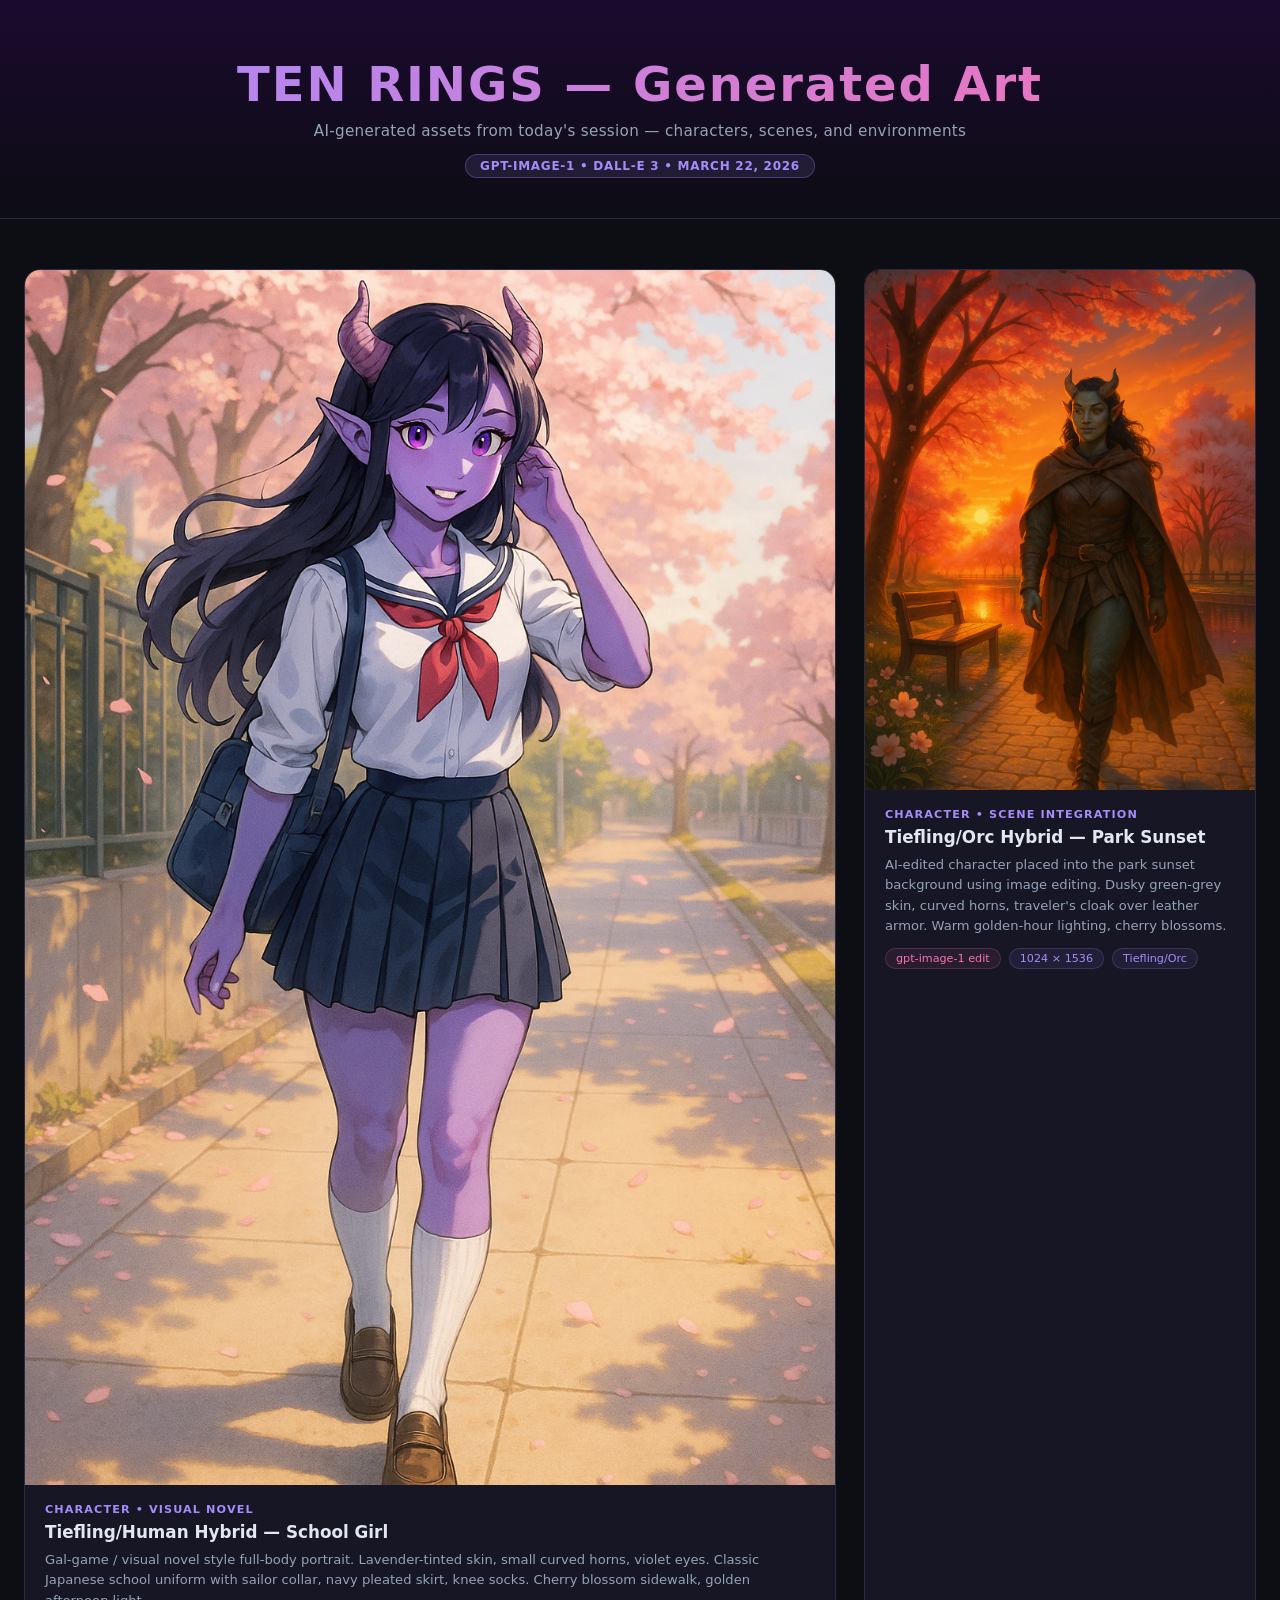
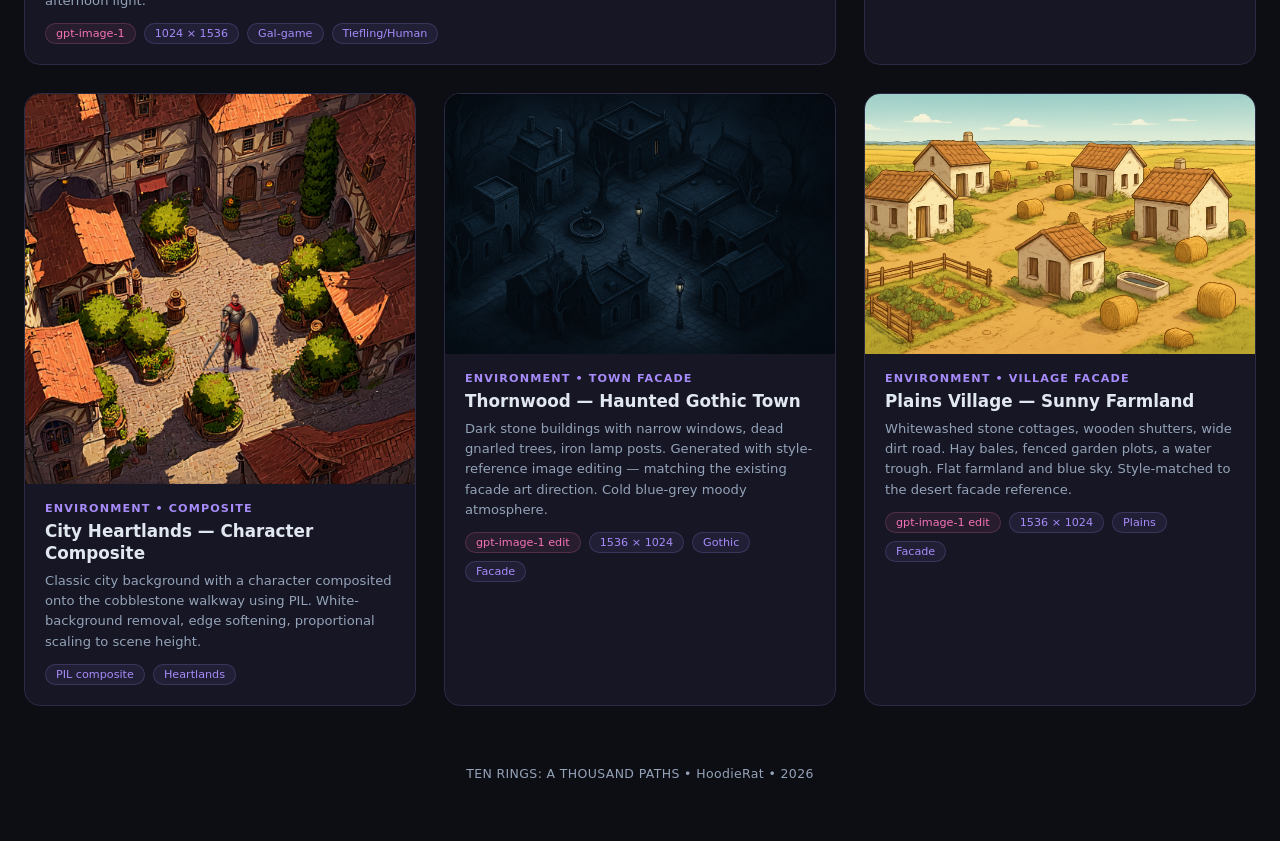
==== generated-art/index.html @ e04443b8 "Add generated-art gallery: gal-game character, tiefling scenes, town facades (2026-03-22)" ====
<!DOCTYPE html>
<html lang="en">
<head>
<meta charset="UTF-8">
<meta name="viewport" content="width=device-width, initial-scale=1.0">
<title>TEN RINGS — Generated Art Gallery</title>
<style>
  :root {
    --bg: #0d0d14;
    --surface: #161624;
    --border: #2a2a44;
    --accent: #a78bfa;
    --accent2: #f472b6;
    --text: #e2e8f0;
    --muted: #94a3b8;
  }
  * { box-sizing: border-box; margin: 0; padding: 0; }
  body {
    background: var(--bg);
    color: var(--text);
    font-family: 'Segoe UI', system-ui, sans-serif;
    min-height: 100vh;
    padding: 0 0 60px;
  }
  header {
    text-align: center;
    padding: 56px 20px 40px;
    background: linear-gradient(180deg, #1a0a2e 0%, var(--bg) 100%);
    border-bottom: 1px solid var(--border);
  }
  header h1 {
    font-size: clamp(1.8rem, 4vw, 3rem);
    font-weight: 800;
    letter-spacing: 0.04em;
    background: linear-gradient(135deg, var(--accent), var(--accent2));
    -webkit-background-clip: text;
    -webkit-text-fill-color: transparent;
    background-clip: text;
    margin-bottom: 10px;
  }
  header p {
    color: var(--muted);
    font-size: 0.95rem;
    letter-spacing: 0.02em;
  }
  .badge {
    display: inline-block;
    margin-top: 14px;
    padding: 4px 14px;
    border-radius: 20px;
    font-size: 0.75rem;
    font-weight: 600;
    letter-spacing: 0.06em;
    text-transform: uppercase;
    background: rgba(167,139,250,0.12);
    border: 1px solid rgba(167,139,250,0.3);
    color: var(--accent);
  }
  .gallery {
    max-width: 1400px;
    margin: 50px auto 0;
    padding: 0 24px;
    display: grid;
    grid-template-columns: repeat(auto-fill, minmax(340px, 1fr));
    gap: 28px;
  }
  .card {
    background: var(--surface);
    border: 1px solid var(--border);
    border-radius: 16px;
    overflow: hidden;
    cursor: pointer;
    transition: transform 0.2s, box-shadow 0.2s, border-color 0.2s;
  }
  .card:hover {
    transform: translateY(-4px);
    box-shadow: 0 16px 48px rgba(167,139,250,0.18);
    border-color: var(--accent);
  }
  .card.featured {
    grid-column: span 2;
  }
  @media (max-width: 760px) {
    .card.featured { grid-column: span 1; }
  }
  .card-img {
    width: 100%;
    display: block;
    aspect-ratio: auto;
    max-height: 520px;
    object-fit: cover;
    object-position: top;
    background: #0a0a16;
  }
  .card.portrait .card-img {
    aspect-ratio: 2/3;
    max-height: none;
    object-position: top center;
  }
  .card-body {
    padding: 18px 20px 20px;
  }
  .card-label {
    font-size: 0.7rem;
    font-weight: 700;
    letter-spacing: 0.1em;
    text-transform: uppercase;
    color: var(--accent);
    margin-bottom: 6px;
  }
  .card-title {
    font-size: 1.05rem;
    font-weight: 700;
    color: var(--text);
    margin-bottom: 6px;
    line-height: 1.3;
  }
  .card-desc {
    font-size: 0.82rem;
    color: var(--muted);
    line-height: 1.55;
  }
  .card-meta {
    margin-top: 12px;
    display: flex;
    gap: 8px;
    flex-wrap: wrap;
  }
  .tag {
    font-size: 0.7rem;
    padding: 3px 10px;
    border-radius: 12px;
    background: rgba(167,139,250,0.08);
    border: 1px solid rgba(167,139,250,0.2);
    color: var(--accent);
  }
  .tag.pink {
    background: rgba(244,114,182,0.08);
    border-color: rgba(244,114,182,0.2);
    color: var(--accent2);
  }

  /* Lightbox */
  #lightbox {
    display: none;
    position: fixed;
    inset: 0;
    background: rgba(0,0,0,0.92);
    z-index: 1000;
    align-items: center;
    justify-content: center;
    padding: 20px;
    cursor: zoom-out;
  }
  #lightbox.open { display: flex; }
  #lightbox img {
    max-width: 95vw;
    max-height: 92vh;
    border-radius: 12px;
    box-shadow: 0 0 80px rgba(167,139,250,0.3);
    cursor: default;
  }
  #lightbox-close {
    position: fixed;
    top: 20px; right: 28px;
    font-size: 2rem;
    color: #fff;
    background: none;
    border: none;
    cursor: pointer;
    opacity: 0.7;
    transition: opacity 0.15s;
    line-height: 1;
  }
  #lightbox-close:hover { opacity: 1; }

  footer {
    text-align: center;
    margin-top: 60px;
    color: var(--muted);
    font-size: 0.78rem;
    letter-spacing: 0.03em;
  }
</style>
</head>
<body>

<header>
  <h1>TEN RINGS &mdash; Generated Art</h1>
  <p>AI-generated assets from today's session &mdash; characters, scenes, and environments</p>
  <span class="badge">gpt-image-1 &bull; DALL-E 3 &bull; March 22, 2026</span>
</header>

<div class="gallery">

  <!-- FEATURED: Gal-game character -->
  <div class="card portrait featured" onclick="openLightbox('galstyle_tiefling_school.png')">
    <img class="card-img" src="galstyle_tiefling_school.png" alt="Gal-game tiefling school character" loading="lazy">
    <div class="card-body">
      <div class="card-label">Character &bull; Visual Novel</div>
      <div class="card-title">Tiefling/Human Hybrid &mdash; School Girl</div>
      <div class="card-desc">
        Gal-game / visual novel style full-body portrait. Lavender-tinted skin, small curved horns,
        violet eyes. Classic Japanese school uniform with sailor collar, navy pleated skirt, knee socks.
        Cherry blossom sidewalk, golden afternoon light.
      </div>
      <div class="card-meta">
        <span class="tag pink">gpt-image-1</span>
        <span class="tag">1024 &times; 1536</span>
        <span class="tag">Gal-game</span>
        <span class="tag">Tiefling/Human</span>
      </div>
    </div>
  </div>

  <!-- Tiefling Orc in Park -->
  <div class="card" onclick="openLightbox('tiefling_orc_in_park.png')">
    <img class="card-img" src="tiefling_orc_in_park.png" alt="Tiefling orc hybrid in park" loading="lazy">
    <div class="card-body">
      <div class="card-label">Character &bull; Scene Integration</div>
      <div class="card-title">Tiefling/Orc Hybrid &mdash; Park Sunset</div>
      <div class="card-desc">
        AI-edited character placed into the park sunset background using image editing.
        Dusky green-grey skin, curved horns, traveler's cloak over leather armor.
        Warm golden-hour lighting, cherry blossoms.
      </div>
      <div class="card-meta">
        <span class="tag pink">gpt-image-1 edit</span>
        <span class="tag">1024 &times; 1536</span>
        <span class="tag">Tiefling/Orc</span>
      </div>
    </div>
  </div>

  <!-- Composited scene -->
  <div class="card" onclick="openLightbox('composited_scene.png')">
    <img class="card-img" src="composited_scene.png" alt="Composited scene" loading="lazy">
    <div class="card-body">
      <div class="card-label">Environment &bull; Composite</div>
      <div class="card-title">City Heartlands &mdash; Character Composite</div>
      <div class="card-desc">
        Classic city background with a character composited onto the cobblestone walkway using PIL.
        White-background removal, edge softening, proportional scaling to scene height.
      </div>
      <div class="card-meta">
        <span class="tag">PIL composite</span>
        <span class="tag">Heartlands</span>
      </div>
    </div>
  </div>

  <!-- Thornwood facade -->
  <div class="card" onclick="openLightbox('bg_town_thornwood_styleref.png')">
    <img class="card-img" src="bg_town_thornwood_styleref.png" alt="Thornwood gothic town facade" loading="lazy">
    <div class="card-body">
      <div class="card-label">Environment &bull; Town Facade</div>
      <div class="card-title">Thornwood &mdash; Haunted Gothic Town</div>
      <div class="card-desc">
        Dark stone buildings with narrow windows, dead gnarled trees, iron lamp posts.
        Generated with style-reference image editing — matching the existing facade art direction.
        Cold blue-grey moody atmosphere.
      </div>
      <div class="card-meta">
        <span class="tag pink">gpt-image-1 edit</span>
        <span class="tag">1536 &times; 1024</span>
        <span class="tag">Gothic</span>
        <span class="tag">Facade</span>
      </div>
    </div>
  </div>

  <!-- Plains village facade -->
  <div class="card" onclick="openLightbox('bg_village_plains_styleref.png')">
    <img class="card-img" src="bg_village_plains_styleref.png" alt="Plains farming village facade" loading="lazy">
    <div class="card-body">
      <div class="card-label">Environment &bull; Village Facade</div>
      <div class="card-title">Plains Village &mdash; Sunny Farmland</div>
      <div class="card-desc">
        Whitewashed stone cottages, wooden shutters, wide dirt road.
        Hay bales, fenced garden plots, a water trough. Flat farmland and blue sky.
        Style-matched to the desert facade reference.
      </div>
      <div class="card-meta">
        <span class="tag pink">gpt-image-1 edit</span>
        <span class="tag">1536 &times; 1024</span>
        <span class="tag">Plains</span>
        <span class="tag">Facade</span>
      </div>
    </div>
  </div>

</div>

<footer>
  <p>TEN RINGS: A THOUSAND PATHS &bull; HoodieRat &bull; 2026</p>
</footer>

<!-- Lightbox -->
<div id="lightbox" onclick="closeLightbox()">
  <button id="lightbox-close" onclick="closeLightbox()">&times;</button>
  <img id="lightbox-img" src="" alt="">
</div>

<script>
  function openLightbox(src) {
    document.getElementById('lightbox-img').src = src;
    document.getElementById('lightbox').classList.add('open');
  }
  function closeLightbox() {
    document.getElementById('lightbox').classList.remove('open');
  }
  document.addEventListener('keydown', e => { if (e.key === 'Escape') closeLightbox(); });
</script>
</body>
</html>
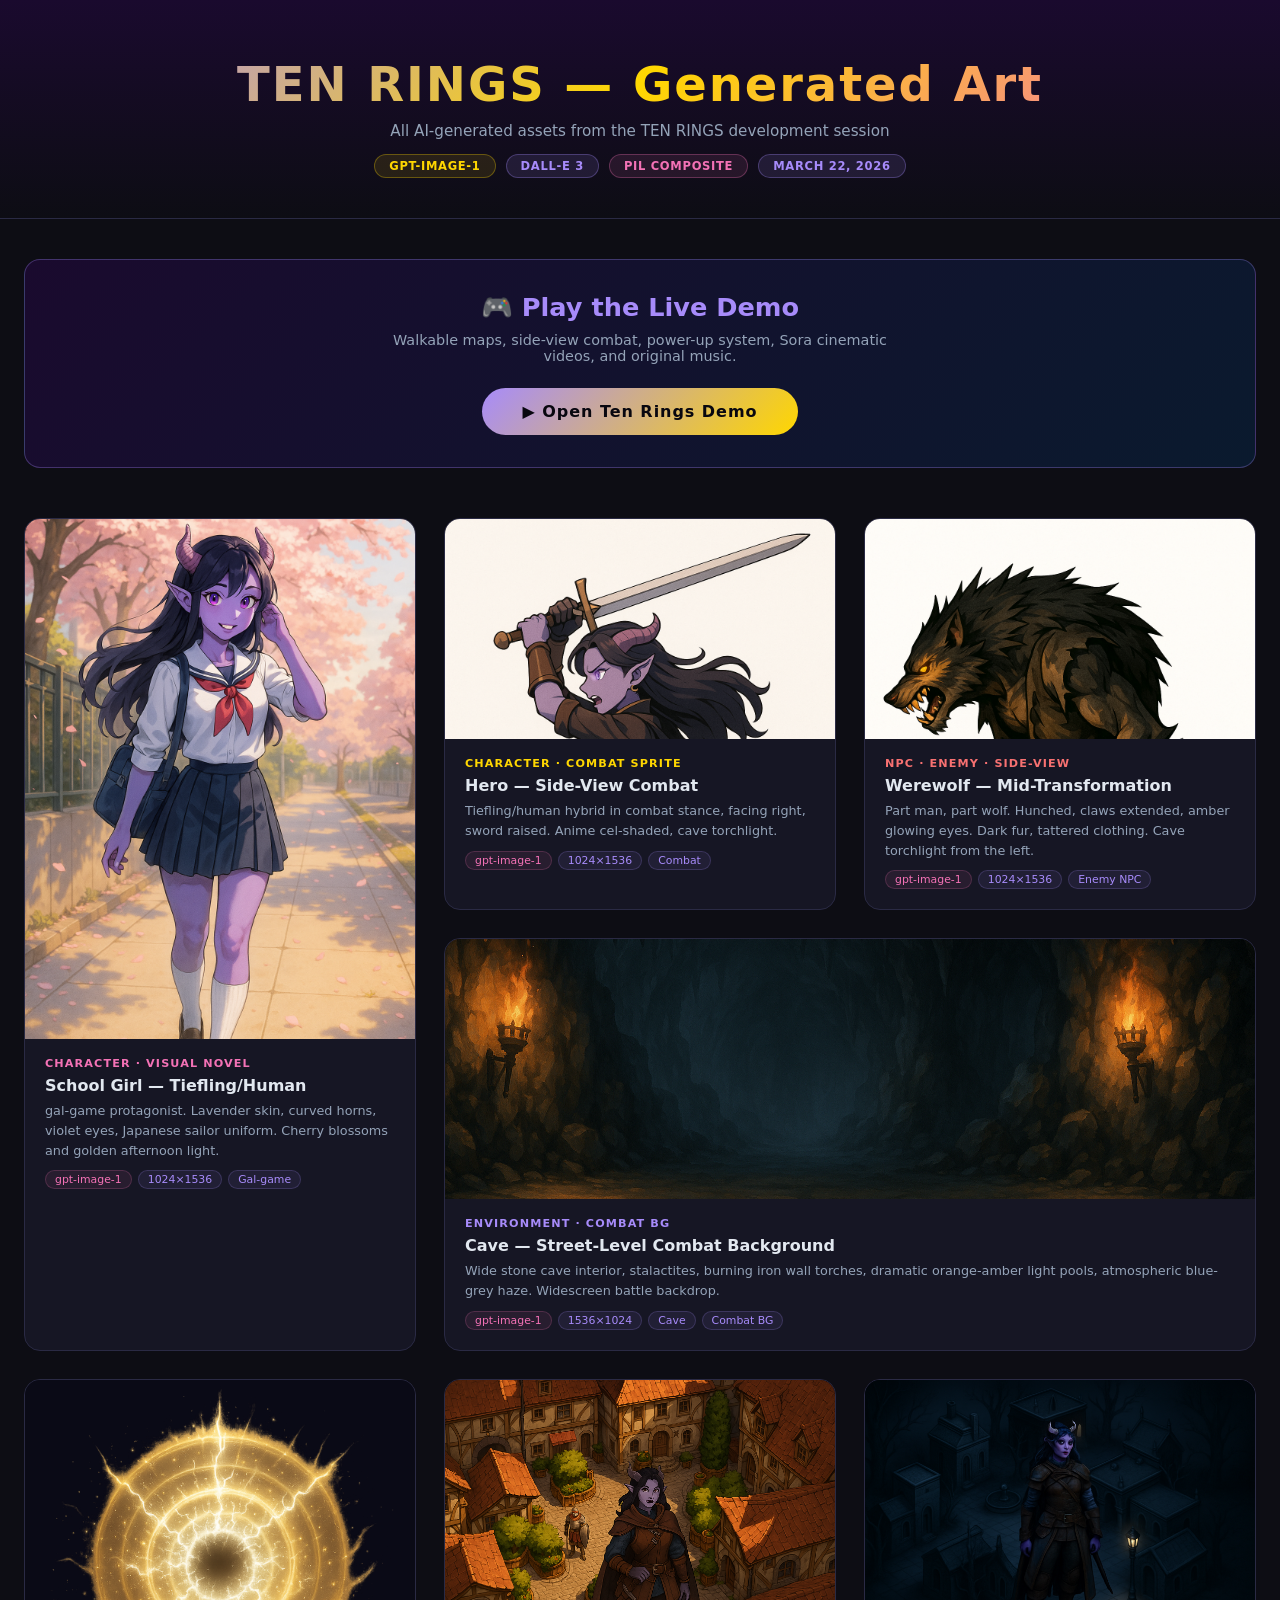
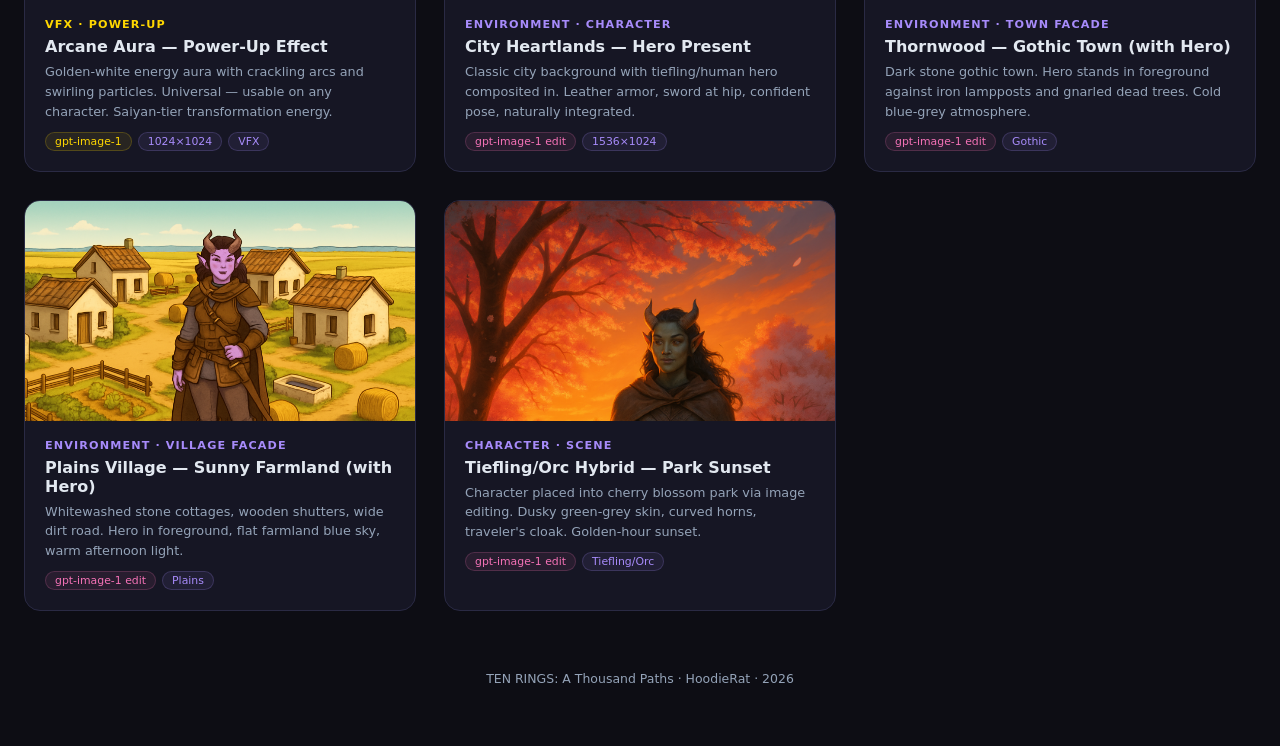
==== commit 3d44789a: "Add all Phase 1 assets: werewolf NPC, combat sprites, cave BG, aura VFX, char-fixed scenes + updated" ====
--- a/generated-art/index.html
+++ b/generated-art/index.html
@@ -6,310 +6,200 @@
 <title>TEN RINGS — Generated Art Gallery</title>
 <style>
   :root {
-    --bg: #0d0d14;
-    --surface: #161624;
-    --border: #2a2a44;
-    --accent: #a78bfa;
-    --accent2: #f472b6;
-    --text: #e2e8f0;
-    --muted: #94a3b8;
+    --bg: #0d0d14; --surface: #161624; --border: #2a2a44;
+    --accent: #a78bfa; --accent2: #f472b6; --gold: #ffd700;
+    --text: #e2e8f0; --muted: #94a3b8;
   }
   * { box-sizing: border-box; margin: 0; padding: 0; }
-  body {
-    background: var(--bg);
-    color: var(--text);
-    font-family: 'Segoe UI', system-ui, sans-serif;
-    min-height: 100vh;
-    padding: 0 0 60px;
-  }
+  body { background: var(--bg); color: var(--text); font-family: 'Segoe UI', system-ui, sans-serif; padding: 0 0 60px; }
   header {
-    text-align: center;
-    padding: 56px 20px 40px;
+    text-align: center; padding: 56px 20px 40px;
     background: linear-gradient(180deg, #1a0a2e 0%, var(--bg) 100%);
     border-bottom: 1px solid var(--border);
   }
   header h1 {
-    font-size: clamp(1.8rem, 4vw, 3rem);
-    font-weight: 800;
-    letter-spacing: 0.04em;
-    background: linear-gradient(135deg, var(--accent), var(--accent2));
-    -webkit-background-clip: text;
-    -webkit-text-fill-color: transparent;
-    background-clip: text;
+    font-size: clamp(1.8rem, 4vw, 3rem); font-weight: 800; letter-spacing: 0.04em;
+    background: linear-gradient(135deg, var(--accent), var(--gold), var(--accent2));
+    -webkit-background-clip: text; -webkit-text-fill-color: transparent; background-clip: text;
     margin-bottom: 10px;
   }
-  header p {
-    color: var(--muted);
-    font-size: 0.95rem;
-    letter-spacing: 0.02em;
-  }
-  .badge {
-    display: inline-block;
-    margin-top: 14px;
-    padding: 4px 14px;
-    border-radius: 20px;
-    font-size: 0.75rem;
-    font-weight: 600;
-    letter-spacing: 0.06em;
-    text-transform: uppercase;
-    background: rgba(167,139,250,0.12);
-    border: 1px solid rgba(167,139,250,0.3);
-    color: var(--accent);
-  }
-  .gallery {
-    max-width: 1400px;
-    margin: 50px auto 0;
-    padding: 0 24px;
-    display: grid;
-    grid-template-columns: repeat(auto-fill, minmax(340px, 1fr));
-    gap: 28px;
-  }
-  .card {
-    background: var(--surface);
-    border: 1px solid var(--border);
-    border-radius: 16px;
-    overflow: hidden;
-    cursor: pointer;
-    transition: transform 0.2s, box-shadow 0.2s, border-color 0.2s;
-  }
-  .card:hover {
-    transform: translateY(-4px);
-    box-shadow: 0 16px 48px rgba(167,139,250,0.18);
-    border-color: var(--accent);
-  }
-  .card.featured {
-    grid-column: span 2;
-  }
-  @media (max-width: 760px) {
-    .card.featured { grid-column: span 1; }
-  }
-  .card-img {
-    width: 100%;
-    display: block;
-    aspect-ratio: auto;
-    max-height: 520px;
-    object-fit: cover;
-    object-position: top;
-    background: #0a0a16;
-  }
-  .card.portrait .card-img {
-    aspect-ratio: 2/3;
-    max-height: none;
-    object-position: top center;
-  }
-  .card-body {
-    padding: 18px 20px 20px;
-  }
-  .card-label {
-    font-size: 0.7rem;
-    font-weight: 700;
-    letter-spacing: 0.1em;
-    text-transform: uppercase;
-    color: var(--accent);
-    margin-bottom: 6px;
-  }
-  .card-title {
-    font-size: 1.05rem;
-    font-weight: 700;
-    color: var(--text);
-    margin-bottom: 6px;
-    line-height: 1.3;
-  }
-  .card-desc {
-    font-size: 0.82rem;
-    color: var(--muted);
-    line-height: 1.55;
-  }
-  .card-meta {
-    margin-top: 12px;
-    display: flex;
-    gap: 8px;
-    flex-wrap: wrap;
-  }
-  .tag {
-    font-size: 0.7rem;
-    padding: 3px 10px;
-    border-radius: 12px;
-    background: rgba(167,139,250,0.08);
-    border: 1px solid rgba(167,139,250,0.2);
-    color: var(--accent);
-  }
-  .tag.pink {
-    background: rgba(244,114,182,0.08);
-    border-color: rgba(244,114,182,0.2);
-    color: var(--accent2);
-  }
-
-  /* Lightbox */
-  #lightbox {
-    display: none;
-    position: fixed;
-    inset: 0;
-    background: rgba(0,0,0,0.92);
-    z-index: 1000;
-    align-items: center;
-    justify-content: center;
-    padding: 20px;
-    cursor: zoom-out;
-  }
+  header p { color: var(--muted); font-size: 0.95rem; }
+  .badges { display: flex; gap: 10px; justify-content: center; flex-wrap: wrap; margin-top: 14px; }
+  .badge { display: inline-block; padding: 4px 14px; border-radius: 20px; font-size: 0.72rem; font-weight: 600; letter-spacing: 0.06em; text-transform: uppercase; background: rgba(167,139,250,0.12); border: 1px solid rgba(167,139,250,0.3); color: var(--accent); }
+  .badge.gold { background: rgba(255,215,0,0.1); border-color: rgba(255,215,0,0.3); color: var(--gold); }
+  .badge.pink { background: rgba(244,114,182,0.1); border-color: rgba(244,114,182,0.3); color: var(--accent2); }
+  .gallery { max-width: 1400px; margin: 50px auto 0; padding: 0 24px; display: grid; grid-template-columns: repeat(auto-fill, minmax(320px, 1fr)); gap: 28px; }
+  .card { background: var(--surface); border: 1px solid var(--border); border-radius: 16px; overflow: hidden; cursor: pointer; transition: transform 0.2s, box-shadow 0.2s, border-color 0.2s; }
+  .card:hover { transform: translateY(-4px); box-shadow: 0 16px 48px rgba(167,139,250,0.18); border-color: var(--accent); }
+  .card.portrait { grid-row: span 2; }
+  .card.wide { grid-column: span 2; }
+  @media (max-width: 700px) { .card.portrait, .card.wide { grid-column: span 1; grid-row: span 1; } }
+  .card-img { width: 100%; display: block; background: #0a0a16; }
+  .card.portrait .card-img { height: 520px; object-fit: cover; object-position: top; }
+  .card.wide .card-img { height: 260px; object-fit: cover; }
+  .card.regular .card-img { height: 220px; object-fit: cover; object-position: top; }
+  .card-body { padding: 18px 20px 20px; }
+  .card-label { font-size: 0.7rem; font-weight: 700; letter-spacing: 0.1em; text-transform: uppercase; color: var(--accent); margin-bottom: 6px; }
+  .card-label.gold { color: var(--gold); }
+  .card-label.pink { color: var(--accent2); }
+  .card-title { font-size: 1rem; font-weight: 700; color: var(--text); margin-bottom: 6px; }
+  .card-desc { font-size: 0.8rem; color: var(--muted); line-height: 1.55; }
+  .tags { margin-top: 10px; display: flex; gap: 6px; flex-wrap: wrap; }
+  .tag { font-size: 0.68rem; padding: 2px 9px; border-radius: 10px; background: rgba(167,139,250,0.08); border: 1px solid rgba(167,139,250,0.2); color: var(--accent); }
+  .tag.g { background: rgba(255,215,0,0.08); border-color: rgba(255,215,0,0.2); color: var(--gold); }
+  .tag.p { background: rgba(244,114,182,0.08); border-color: rgba(244,114,182,0.2); color: var(--accent2); }
+  .demo-banner { max-width: 1400px; margin: 40px auto 0; padding: 0 24px; }
+  .demo-box { background: linear-gradient(135deg, #1a0a2e, #0a1a2e); border: 1px solid rgba(167,139,250,0.3); border-radius: 16px; padding: 32px 36px; text-align: center; }
+  .demo-box h2 { font-size: 1.6rem; font-weight: 800; color: var(--accent); margin-bottom: 10px; }
+  .demo-box p { color: var(--muted); font-size: 0.9rem; margin-bottom: 24px; max-width: 500px; margin-left: auto; margin-right: auto; }
+  .btn-demo { display: inline-block; padding: 14px 40px; border-radius: 50px; text-decoration: none; background: linear-gradient(135deg, #a78bfa, #ffd700); color: #08070f; font-size: 1rem; font-weight: 800; letter-spacing: 0.06em; transition: transform 0.15s, box-shadow 0.15s; }
+  .btn-demo:hover { transform: translateY(-2px); box-shadow: 0 8px 24px rgba(255,215,0,0.35); }
+  #lightbox { display: none; position: fixed; inset: 0; background: rgba(0,0,0,0.93); z-index: 1000; align-items: center; justify-content: center; padding: 20px; cursor: zoom-out; }
   #lightbox.open { display: flex; }
-  #lightbox img {
-    max-width: 95vw;
-    max-height: 92vh;
-    border-radius: 12px;
-    box-shadow: 0 0 80px rgba(167,139,250,0.3);
-    cursor: default;
-  }
-  #lightbox-close {
-    position: fixed;
-    top: 20px; right: 28px;
-    font-size: 2rem;
-    color: #fff;
-    background: none;
-    border: none;
-    cursor: pointer;
-    opacity: 0.7;
-    transition: opacity 0.15s;
-    line-height: 1;
-  }
+  #lightbox img { max-width: 95vw; max-height: 92vh; border-radius: 12px; box-shadow: 0 0 80px rgba(167,139,250,0.3); cursor: default; }
+  #lightbox-close { position: fixed; top: 20px; right: 28px; font-size: 2rem; color: #fff; background: none; border: none; cursor: pointer; opacity: 0.7; transition: opacity 0.15s; }
   #lightbox-close:hover { opacity: 1; }
-
-  footer {
-    text-align: center;
-    margin-top: 60px;
-    color: var(--muted);
-    font-size: 0.78rem;
-    letter-spacing: 0.03em;
-  }
+  footer { text-align: center; margin-top: 60px; color: var(--muted); font-size: 0.78rem; }
 </style>
 </head>
 <body>
-
 <header>
-  <h1>TEN RINGS &mdash; Generated Art</h1>
-  <p>AI-generated assets from today's session &mdash; characters, scenes, and environments</p>
-  <span class="badge">gpt-image-1 &bull; DALL-E 3 &bull; March 22, 2026</span>
+  <h1>TEN RINGS — Generated Art</h1>
+  <p>All AI-generated assets from the TEN RINGS development session</p>
+  <div class="badges">
+    <span class="badge gold">gpt-image-1</span>
+    <span class="badge">DALL-E 3</span>
+    <span class="badge pink">PIL Composite</span>
+    <span class="badge">March 22, 2026</span>
+  </div>
 </header>
 
+<!-- Demo CTA -->
+<div class="demo-banner">
+  <div class="demo-box">
+    <h2>🎮 Play the Live Demo</h2>
+    <p>Walkable maps, side-view combat, power-up system, Sora cinematic videos, and original music.</p>
+    <a href="/demo" class="btn-demo">▶ Open Ten Rings Demo</a>
+  </div>
+</div>
+
 <div class="gallery">
 
-  <!-- FEATURED: Gal-game character -->
-  <div class="card portrait featured" onclick="openLightbox('galstyle_tiefling_school.png')">
-    <img class="card-img" src="galstyle_tiefling_school.png" alt="Gal-game tiefling school character" loading="lazy">
-    <div class="card-body">
-      <div class="card-label">Character &bull; Visual Novel</div>
-      <div class="card-title">Tiefling/Human Hybrid &mdash; School Girl</div>
-      <div class="card-desc">
-        Gal-game / visual novel style full-body portrait. Lavender-tinted skin, small curved horns,
-        violet eyes. Classic Japanese school uniform with sailor collar, navy pleated skirt, knee socks.
-        Cherry blossom sidewalk, golden afternoon light.
-      </div>
-      <div class="card-meta">
-        <span class="tag pink">gpt-image-1</span>
-        <span class="tag">1024 &times; 1536</span>
-        <span class="tag">Gal-game</span>
-        <span class="tag">Tiefling/Human</span>
-      </div>
-    </div>
-  </div>
-
-  <!-- Tiefling Orc in Park -->
-  <div class="card" onclick="openLightbox('tiefling_orc_in_park.png')">
-    <img class="card-img" src="tiefling_orc_in_park.png" alt="Tiefling orc hybrid in park" loading="lazy">
-    <div class="card-body">
-      <div class="card-label">Character &bull; Scene Integration</div>
-      <div class="card-title">Tiefling/Orc Hybrid &mdash; Park Sunset</div>
-      <div class="card-desc">
-        AI-edited character placed into the park sunset background using image editing.
-        Dusky green-grey skin, curved horns, traveler's cloak over leather armor.
-        Warm golden-hour lighting, cherry blossoms.
-      </div>
-      <div class="card-meta">
-        <span class="tag pink">gpt-image-1 edit</span>
-        <span class="tag">1024 &times; 1536</span>
-        <span class="tag">Tiefling/Orc</span>
-      </div>
-    </div>
-  </div>
-
-  <!-- Composited scene -->
-  <div class="card" onclick="openLightbox('composited_scene.png')">
-    <img class="card-img" src="composited_scene.png" alt="Composited scene" loading="lazy">
-    <div class="card-body">
-      <div class="card-label">Environment &bull; Composite</div>
-      <div class="card-title">City Heartlands &mdash; Character Composite</div>
-      <div class="card-desc">
-        Classic city background with a character composited onto the cobblestone walkway using PIL.
-        White-background removal, edge softening, proportional scaling to scene height.
-      </div>
-      <div class="card-meta">
-        <span class="tag">PIL composite</span>
-        <span class="tag">Heartlands</span>
-      </div>
-    </div>
-  </div>
-
-  <!-- Thornwood facade -->
-  <div class="card" onclick="openLightbox('bg_town_thornwood_styleref.png')">
-    <img class="card-img" src="bg_town_thornwood_styleref.png" alt="Thornwood gothic town facade" loading="lazy">
-    <div class="card-body">
-      <div class="card-label">Environment &bull; Town Facade</div>
-      <div class="card-title">Thornwood &mdash; Haunted Gothic Town</div>
-      <div class="card-desc">
-        Dark stone buildings with narrow windows, dead gnarled trees, iron lamp posts.
-        Generated with style-reference image editing — matching the existing facade art direction.
-        Cold blue-grey moody atmosphere.
-      </div>
-      <div class="card-meta">
-        <span class="tag pink">gpt-image-1 edit</span>
-        <span class="tag">1536 &times; 1024</span>
-        <span class="tag">Gothic</span>
-        <span class="tag">Facade</span>
-      </div>
-    </div>
-  </div>
-
-  <!-- Plains village facade -->
-  <div class="card" onclick="openLightbox('bg_village_plains_styleref.png')">
-    <img class="card-img" src="bg_village_plains_styleref.png" alt="Plains farming village facade" loading="lazy">
-    <div class="card-body">
-      <div class="card-label">Environment &bull; Village Facade</div>
-      <div class="card-title">Plains Village &mdash; Sunny Farmland</div>
-      <div class="card-desc">
-        Whitewashed stone cottages, wooden shutters, wide dirt road.
-        Hay bales, fenced garden plots, a water trough. Flat farmland and blue sky.
-        Style-matched to the desert facade reference.
-      </div>
-      <div class="card-meta">
-        <span class="tag pink">gpt-image-1 edit</span>
-        <span class="tag">1536 &times; 1024</span>
-        <span class="tag">Plains</span>
-        <span class="tag">Facade</span>
-      </div>
+  <!-- Gal-game character FEATURED -->
+  <div class="card portrait" onclick="openLightbox('galstyle_tiefling_school.png')">
+    <img class="card-img" src="galstyle_tiefling_school.png" alt="Gal-game tiefling school girl">
+    <div class="card-body">
+      <div class="card-label pink">Character · Visual Novel</div>
+      <div class="card-title">School Girl — Tiefling/Human</div>
+      <div class="card-desc">gal-game protagonist. Lavender skin, curved horns, violet eyes, Japanese sailor uniform. Cherry blossoms and golden afternoon light.</div>
+      <div class="tags"><span class="tag p">gpt-image-1</span><span class="tag">1024×1536</span><span class="tag">Gal-game</span></div>
+    </div>
+  </div>
+
+  <!-- Player combat sprite -->
+  <div class="card regular" onclick="openLightbox('pc_tiefling_combat.png')">
+    <img class="card-img" src="pc_tiefling_combat.png" alt="Tiefling combat sprite">
+    <div class="card-body">
+      <div class="card-label gold">Character · Combat Sprite</div>
+      <div class="card-title">Hero — Side-View Combat</div>
+      <div class="card-desc">Tiefling/human hybrid in combat stance, facing right, sword raised. Anime cel-shaded, cave torchlight.</div>
+      <div class="tags"><span class="tag p">gpt-image-1</span><span class="tag">1024×1536</span><span class="tag">Combat</span></div>
+    </div>
+  </div>
+
+  <!-- Werewolf NPC -->
+  <div class="card regular" onclick="openLightbox('npc_werewolf.png')">
+    <img class="card-img" src="npc_werewolf.png" alt="Werewolf NPC">
+    <div class="card-body">
+      <div class="card-label" style="color:#f87171">NPC · Enemy · Side-View</div>
+      <div class="card-title">Werewolf — Mid-Transformation</div>
+      <div class="card-desc">Part man, part wolf. Hunched, claws extended, amber glowing eyes. Dark fur, tattered clothing. Cave torchlight from the left.</div>
+      <div class="tags"><span class="tag p">gpt-image-1</span><span class="tag">1024×1536</span><span class="tag">Enemy NPC</span></div>
+    </div>
+  </div>
+
+  <!-- Cave combat BG -->
+  <div class="card wide" onclick="openLightbox('bg_cave_combat_street.png')">
+    <img class="card-img" src="bg_cave_combat_street.png" alt="Cave combat background">
+    <div class="card-body">
+      <div class="card-label">Environment · Combat BG</div>
+      <div class="card-title">Cave — Street-Level Combat Background</div>
+      <div class="card-desc">Wide stone cave interior, stalactites, burning iron wall torches, dramatic orange-amber light pools, atmospheric blue-grey haze. Widescreen battle backdrop.</div>
+      <div class="tags"><span class="tag p">gpt-image-1</span><span class="tag">1536×1024</span><span class="tag">Cave</span><span class="tag">Combat BG</span></div>
+    </div>
+  </div>
+
+  <!-- Power-up aura -->
+  <div class="card regular" onclick="openLightbox('fx_powerup_aura.png')">
+    <img class="card-img" src="fx_powerup_aura.png" alt="Power-up aura effect">
+    <div class="card-body">
+      <div class="card-label gold">VFX · Power-Up</div>
+      <div class="card-title">Arcane Aura — Power-Up Effect</div>
+      <div class="card-desc">Golden-white energy aura with crackling arcs and swirling particles. Universal — usable on any character. Saiyan-tier transformation energy.</div>
+      <div class="tags"><span class="tag g">gpt-image-1</span><span class="tag">1024×1024</span><span class="tag">VFX</span></div>
+    </div>
+  </div>
+
+  <!-- Composited scene WITH char -->
+  <div class="card regular" onclick="openLightbox('composited_scene.png')">
+    <img class="card-img" src="composited_scene.png" alt="City heartlands scene with character">
+    <div class="card-body">
+      <div class="card-label">Environment · Character</div>
+      <div class="card-title">City Heartlands — Hero Present</div>
+      <div class="card-desc">Classic city background with tiefling/human hero composited in. Leather armor, sword at hip, confident pose, naturally integrated.</div>
+      <div class="tags"><span class="tag p">gpt-image-1 edit</span><span class="tag">1536×1024</span></div>
+    </div>
+  </div>
+
+  <!-- Thornwood with char -->
+  <div class="card regular" onclick="openLightbox('bg_town_thornwood_styleref.png')">
+    <img class="card-img" src="bg_town_thornwood_styleref.png" alt="Thornwood with character">
+    <div class="card-body">
+      <div class="card-label">Environment · Town Facade</div>
+      <div class="card-title">Thornwood — Gothic Town (with Hero)</div>
+      <div class="card-desc">Dark stone gothic town. Hero stands in foreground against iron lampposts and gnarled dead trees. Cold blue-grey atmosphere.</div>
+      <div class="tags"><span class="tag p">gpt-image-1 edit</span><span class="tag">Gothic</span></div>
+    </div>
+  </div>
+
+  <!-- Plains village with char -->
+  <div class="card regular" onclick="openLightbox('bg_village_plains_styleref.png')">
+    <img class="card-img" src="bg_village_plains_styleref.png" alt="Plains village with character">
+    <div class="card-body">
+      <div class="card-label">Environment · Village Facade</div>
+      <div class="card-title">Plains Village — Sunny Farmland (with Hero)</div>
+      <div class="card-desc">Whitewashed stone cottages, wooden shutters, wide dirt road. Hero in foreground, flat farmland blue sky, warm afternoon light.</div>
+      <div class="tags"><span class="tag p">gpt-image-1 edit</span><span class="tag">Plains</span></div>
+    </div>
+  </div>
+
+  <!-- Tiefling orc in park -->
+  <div class="card regular" onclick="openLightbox('tiefling_orc_in_park.png')">
+    <img class="card-img" src="tiefling_orc_in_park.png" alt="Tiefling orc in park">
+    <div class="card-body">
+      <div class="card-label">Character · Scene</div>
+      <div class="card-title">Tiefling/Orc Hybrid — Park Sunset</div>
+      <div class="card-desc">Character placed into cherry blossom park via image editing. Dusky green-grey skin, curved horns, traveler's cloak. Golden-hour sunset.</div>
+      <div class="tags"><span class="tag p">gpt-image-1 edit</span><span class="tag">Tiefling/Orc</span></div>
     </div>
   </div>
 
 </div>
 
-<footer>
-  <p>TEN RINGS: A THOUSAND PATHS &bull; HoodieRat &bull; 2026</p>
-</footer>
-
-<!-- Lightbox -->
 <div id="lightbox" onclick="closeLightbox()">
   <button id="lightbox-close" onclick="closeLightbox()">&times;</button>
   <img id="lightbox-img" src="" alt="">
 </div>
 
+<footer><p>TEN RINGS: A Thousand Paths · HoodieRat · 2026</p></footer>
+
 <script>
-  function openLightbox(src) {
-    document.getElementById('lightbox-img').src = src;
-    document.getElementById('lightbox').classList.add('open');
-  }
-  function closeLightbox() {
-    document.getElementById('lightbox').classList.remove('open');
-  }
-  document.addEventListener('keydown', e => { if (e.key === 'Escape') closeLightbox(); });
+function openLightbox(src) {
+  document.getElementById('lightbox-img').src = src;
+  document.getElementById('lightbox').classList.add('open');
+}
+function closeLightbox() { document.getElementById('lightbox').classList.remove('open'); }
+document.addEventListener('keydown', e => { if (e.key === 'Escape') closeLightbox(); });
 </script>
 </body>
 </html>
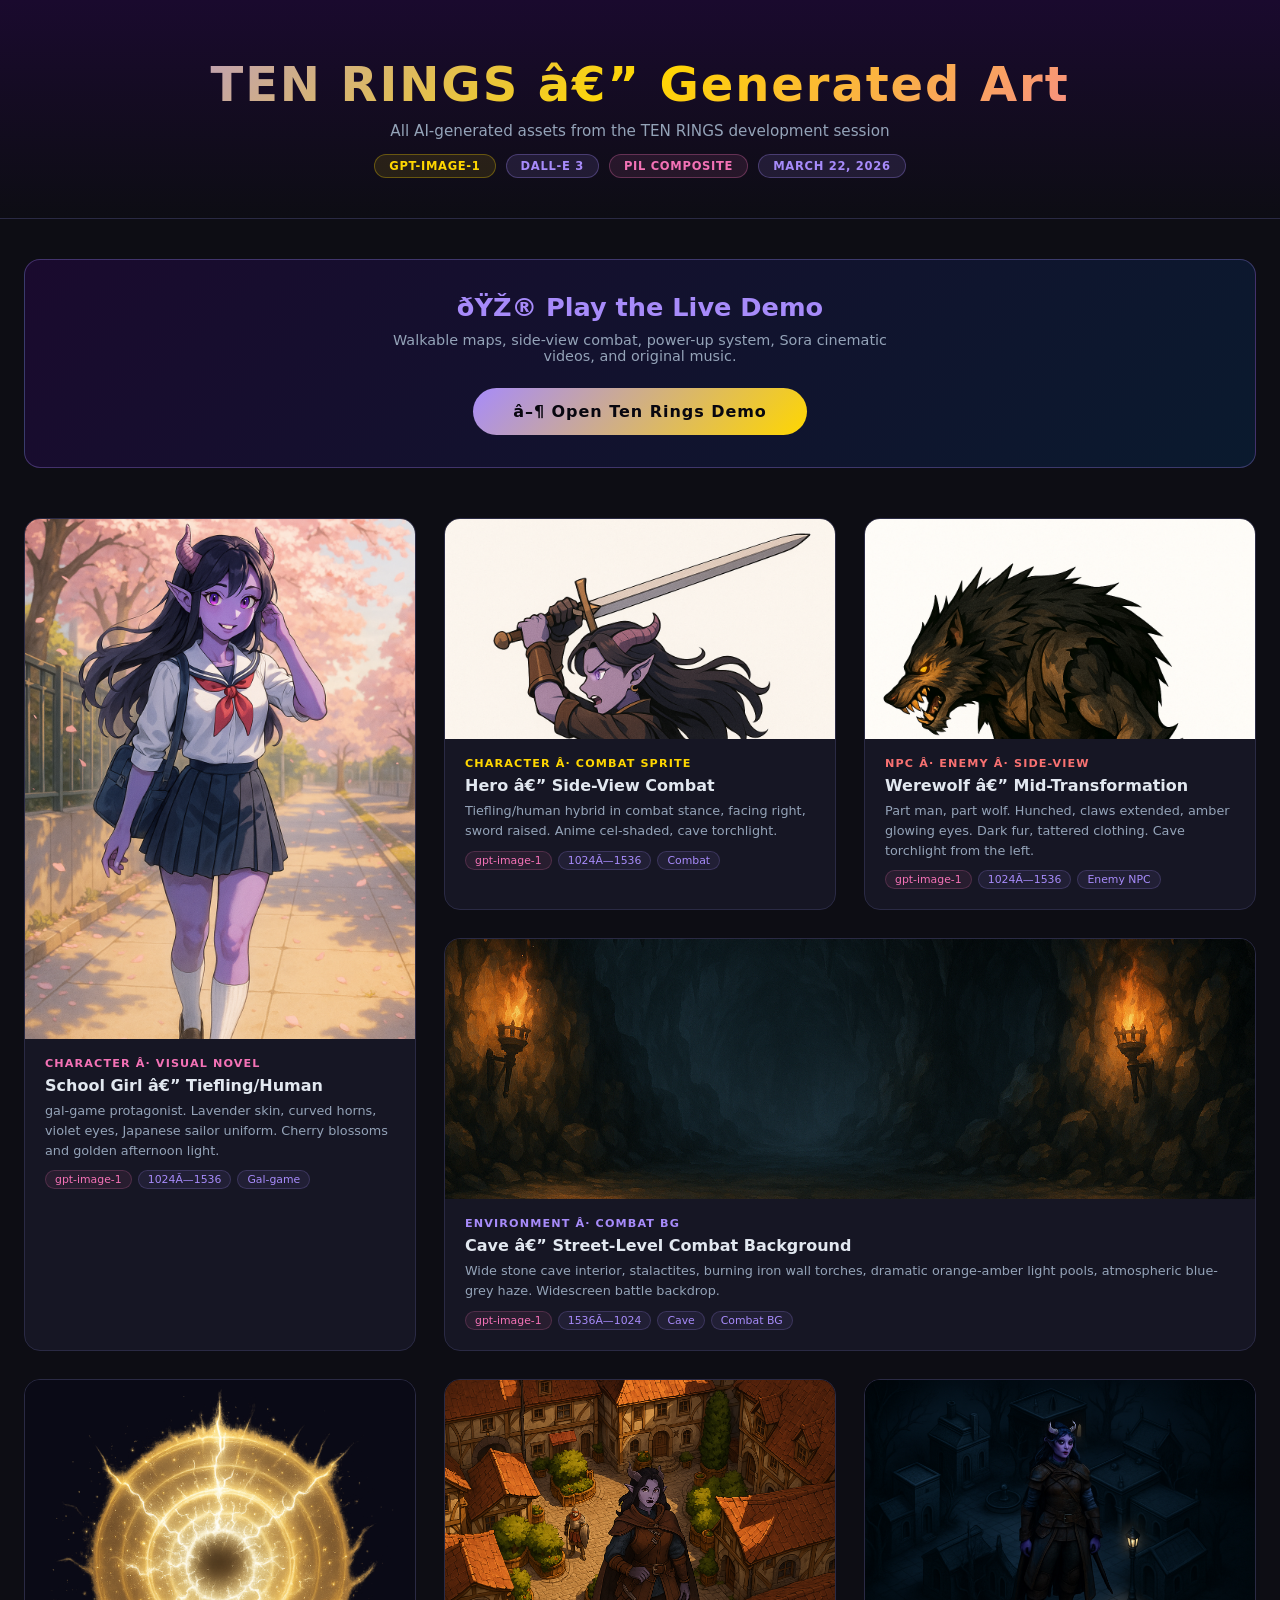
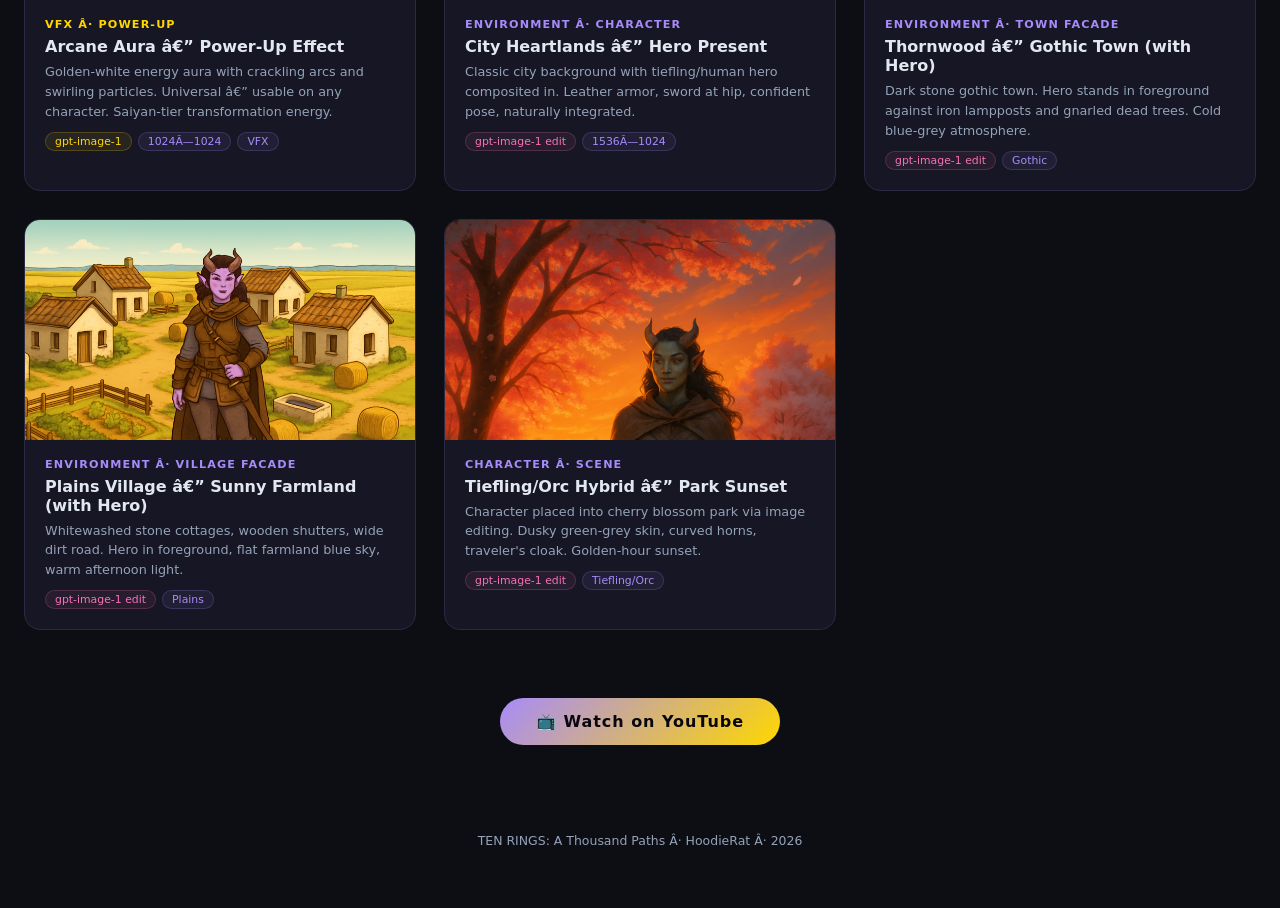
==== commit 06bdae0c: "Add YouTube watch button to gallery: youtu.be/s0z9aHHjCJQ" ====
--- a/generated-art/index.html
+++ b/generated-art/index.html
@@ -1,9 +1,9 @@
-<!DOCTYPE html>
+﻿<!DOCTYPE html>
 <html lang="en">
 <head>
 <meta charset="UTF-8">
 <meta name="viewport" content="width=device-width, initial-scale=1.0">
-<title>TEN RINGS — Generated Art Gallery</title>
+<title>TEN RINGS â€” Generated Art Gallery</title>
 <style>
   :root {
     --bg: #0d0d14; --surface: #161624; --border: #2a2a44;
@@ -64,7 +64,7 @@
 </head>
 <body>
 <header>
-  <h1>TEN RINGS — Generated Art</h1>
+  <h1>TEN RINGS â€” Generated Art</h1>
   <p>All AI-generated assets from the TEN RINGS development session</p>
   <div class="badges">
     <span class="badge gold">gpt-image-1</span>
@@ -77,9 +77,9 @@
 <!-- Demo CTA -->
 <div class="demo-banner">
   <div class="demo-box">
-    <h2>🎮 Play the Live Demo</h2>
+    <h2>ðŸŽ® Play the Live Demo</h2>
     <p>Walkable maps, side-view combat, power-up system, Sora cinematic videos, and original music.</p>
-    <a href="/demo" class="btn-demo">▶ Open Ten Rings Demo</a>
+    <a href="/demo" class="btn-demo">â–¶ Open Ten Rings Demo</a>
   </div>
 </div>
 
@@ -89,10 +89,10 @@
   <div class="card portrait" onclick="openLightbox('galstyle_tiefling_school.png')">
     <img class="card-img" src="galstyle_tiefling_school.png" alt="Gal-game tiefling school girl">
     <div class="card-body">
-      <div class="card-label pink">Character · Visual Novel</div>
-      <div class="card-title">School Girl — Tiefling/Human</div>
+      <div class="card-label pink">Character Â· Visual Novel</div>
+      <div class="card-title">School Girl â€” Tiefling/Human</div>
       <div class="card-desc">gal-game protagonist. Lavender skin, curved horns, violet eyes, Japanese sailor uniform. Cherry blossoms and golden afternoon light.</div>
-      <div class="tags"><span class="tag p">gpt-image-1</span><span class="tag">1024×1536</span><span class="tag">Gal-game</span></div>
+      <div class="tags"><span class="tag p">gpt-image-1</span><span class="tag">1024Ã—1536</span><span class="tag">Gal-game</span></div>
     </div>
   </div>
 
@@ -100,10 +100,10 @@
   <div class="card regular" onclick="openLightbox('pc_tiefling_combat.png')">
     <img class="card-img" src="pc_tiefling_combat.png" alt="Tiefling combat sprite">
     <div class="card-body">
-      <div class="card-label gold">Character · Combat Sprite</div>
-      <div class="card-title">Hero — Side-View Combat</div>
+      <div class="card-label gold">Character Â· Combat Sprite</div>
+      <div class="card-title">Hero â€” Side-View Combat</div>
       <div class="card-desc">Tiefling/human hybrid in combat stance, facing right, sword raised. Anime cel-shaded, cave torchlight.</div>
-      <div class="tags"><span class="tag p">gpt-image-1</span><span class="tag">1024×1536</span><span class="tag">Combat</span></div>
+      <div class="tags"><span class="tag p">gpt-image-1</span><span class="tag">1024Ã—1536</span><span class="tag">Combat</span></div>
     </div>
   </div>
 
@@ -111,10 +111,10 @@
   <div class="card regular" onclick="openLightbox('npc_werewolf.png')">
     <img class="card-img" src="npc_werewolf.png" alt="Werewolf NPC">
     <div class="card-body">
-      <div class="card-label" style="color:#f87171">NPC · Enemy · Side-View</div>
-      <div class="card-title">Werewolf — Mid-Transformation</div>
+      <div class="card-label" style="color:#f87171">NPC Â· Enemy Â· Side-View</div>
+      <div class="card-title">Werewolf â€” Mid-Transformation</div>
       <div class="card-desc">Part man, part wolf. Hunched, claws extended, amber glowing eyes. Dark fur, tattered clothing. Cave torchlight from the left.</div>
-      <div class="tags"><span class="tag p">gpt-image-1</span><span class="tag">1024×1536</span><span class="tag">Enemy NPC</span></div>
+      <div class="tags"><span class="tag p">gpt-image-1</span><span class="tag">1024Ã—1536</span><span class="tag">Enemy NPC</span></div>
     </div>
   </div>
 
@@ -122,10 +122,10 @@
   <div class="card wide" onclick="openLightbox('bg_cave_combat_street.png')">
     <img class="card-img" src="bg_cave_combat_street.png" alt="Cave combat background">
     <div class="card-body">
-      <div class="card-label">Environment · Combat BG</div>
-      <div class="card-title">Cave — Street-Level Combat Background</div>
+      <div class="card-label">Environment Â· Combat BG</div>
+      <div class="card-title">Cave â€” Street-Level Combat Background</div>
       <div class="card-desc">Wide stone cave interior, stalactites, burning iron wall torches, dramatic orange-amber light pools, atmospheric blue-grey haze. Widescreen battle backdrop.</div>
-      <div class="tags"><span class="tag p">gpt-image-1</span><span class="tag">1536×1024</span><span class="tag">Cave</span><span class="tag">Combat BG</span></div>
+      <div class="tags"><span class="tag p">gpt-image-1</span><span class="tag">1536Ã—1024</span><span class="tag">Cave</span><span class="tag">Combat BG</span></div>
     </div>
   </div>
 
@@ -133,10 +133,10 @@
   <div class="card regular" onclick="openLightbox('fx_powerup_aura.png')">
     <img class="card-img" src="fx_powerup_aura.png" alt="Power-up aura effect">
     <div class="card-body">
-      <div class="card-label gold">VFX · Power-Up</div>
-      <div class="card-title">Arcane Aura — Power-Up Effect</div>
-      <div class="card-desc">Golden-white energy aura with crackling arcs and swirling particles. Universal — usable on any character. Saiyan-tier transformation energy.</div>
-      <div class="tags"><span class="tag g">gpt-image-1</span><span class="tag">1024×1024</span><span class="tag">VFX</span></div>
+      <div class="card-label gold">VFX Â· Power-Up</div>
+      <div class="card-title">Arcane Aura â€” Power-Up Effect</div>
+      <div class="card-desc">Golden-white energy aura with crackling arcs and swirling particles. Universal â€” usable on any character. Saiyan-tier transformation energy.</div>
+      <div class="tags"><span class="tag g">gpt-image-1</span><span class="tag">1024Ã—1024</span><span class="tag">VFX</span></div>
     </div>
   </div>
 
@@ -144,10 +144,10 @@
   <div class="card regular" onclick="openLightbox('composited_scene.png')">
     <img class="card-img" src="composited_scene.png" alt="City heartlands scene with character">
     <div class="card-body">
-      <div class="card-label">Environment · Character</div>
-      <div class="card-title">City Heartlands — Hero Present</div>
+      <div class="card-label">Environment Â· Character</div>
+      <div class="card-title">City Heartlands â€” Hero Present</div>
       <div class="card-desc">Classic city background with tiefling/human hero composited in. Leather armor, sword at hip, confident pose, naturally integrated.</div>
-      <div class="tags"><span class="tag p">gpt-image-1 edit</span><span class="tag">1536×1024</span></div>
+      <div class="tags"><span class="tag p">gpt-image-1 edit</span><span class="tag">1536Ã—1024</span></div>
     </div>
   </div>
 
@@ -155,8 +155,8 @@
   <div class="card regular" onclick="openLightbox('bg_town_thornwood_styleref.png')">
     <img class="card-img" src="bg_town_thornwood_styleref.png" alt="Thornwood with character">
     <div class="card-body">
-      <div class="card-label">Environment · Town Facade</div>
-      <div class="card-title">Thornwood — Gothic Town (with Hero)</div>
+      <div class="card-label">Environment Â· Town Facade</div>
+      <div class="card-title">Thornwood â€” Gothic Town (with Hero)</div>
       <div class="card-desc">Dark stone gothic town. Hero stands in foreground against iron lampposts and gnarled dead trees. Cold blue-grey atmosphere.</div>
       <div class="tags"><span class="tag p">gpt-image-1 edit</span><span class="tag">Gothic</span></div>
     </div>
@@ -166,8 +166,8 @@
   <div class="card regular" onclick="openLightbox('bg_village_plains_styleref.png')">
     <img class="card-img" src="bg_village_plains_styleref.png" alt="Plains village with character">
     <div class="card-body">
-      <div class="card-label">Environment · Village Facade</div>
-      <div class="card-title">Plains Village — Sunny Farmland (with Hero)</div>
+      <div class="card-label">Environment Â· Village Facade</div>
+      <div class="card-title">Plains Village â€” Sunny Farmland (with Hero)</div>
       <div class="card-desc">Whitewashed stone cottages, wooden shutters, wide dirt road. Hero in foreground, flat farmland blue sky, warm afternoon light.</div>
       <div class="tags"><span class="tag p">gpt-image-1 edit</span><span class="tag">Plains</span></div>
     </div>
@@ -177,8 +177,8 @@
   <div class="card regular" onclick="openLightbox('tiefling_orc_in_park.png')">
     <img class="card-img" src="tiefling_orc_in_park.png" alt="Tiefling orc in park">
     <div class="card-body">
-      <div class="card-label">Character · Scene</div>
-      <div class="card-title">Tiefling/Orc Hybrid — Park Sunset</div>
+      <div class="card-label">Character Â· Scene</div>
+      <div class="card-title">Tiefling/Orc Hybrid â€” Park Sunset</div>
       <div class="card-desc">Character placed into cherry blossom park via image editing. Dusky green-grey skin, curved horns, traveler's cloak. Golden-hour sunset.</div>
       <div class="tags"><span class="tag p">gpt-image-1 edit</span><span class="tag">Tiefling/Orc</span></div>
     </div>
@@ -191,7 +191,14 @@
   <img id="lightbox-img" src="" alt="">
 </div>
 
-<footer><p>TEN RINGS: A Thousand Paths · HoodieRat · 2026</p></footer>
+
+<div style="text-align:center;margin:40px auto 0;padding:28px 20px;max-width:600px;">
+  <a href="https://www.youtube.com/watch?v=s0z9aHHjCJQ" target="_blank"
+     style="display:inline-block;padding:14px 36px;border-radius:50px;background:linear-gradient(135deg,#a78bfa,#ffd700);color:#08070f;font-weight:800;font-size:1rem;text-decoration:none;letter-spacing:0.06em;">
+    📺 Watch on YouTube
+  </a>
+</div>
+<footer><p>TEN RINGS: A Thousand Paths Â· HoodieRat Â· 2026</p></footer>
 
 <script>
 function openLightbox(src) {
